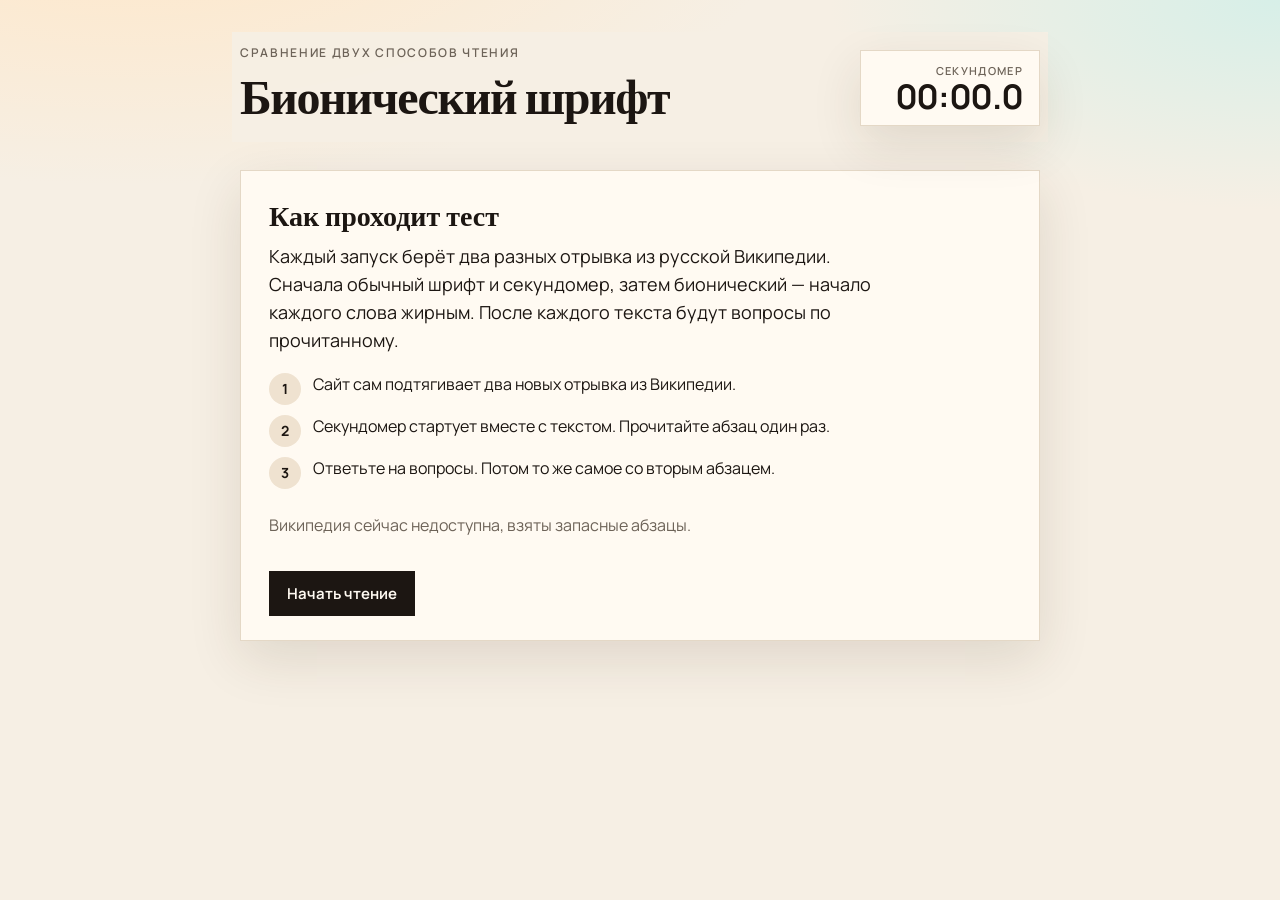
==== index.html @ 8caca3f5 "Publish a static bionic reading test for GitHub Pages. EOF  Co-authored-by: Cursor <cursoragent@curs" ====
<!DOCTYPE html>
<html lang="ru">
<head>
  <meta charset="UTF-8" />
  <meta name="viewport" content="width=device-width, initial-scale=1" />
  <title>Тест бионического чтения</title>
  <link rel="preconnect" href="https://fonts.googleapis.com" />
  <link rel="preconnect" href="https://fonts.gstatic.com" crossorigin />
  <link href="https://fonts.googleapis.com/css2?family=Fraunces:opsz,wght@9..144,500;9..144,650&family=Manrope:wght@400;500;600;700&family=Source+Serif+4:opsz,wght@8..60,400;8..60,600;8..60,700&display=swap" rel="stylesheet" />
  <link rel="stylesheet" href="styles.css" />
</head>
<body>
  <div class="page">
    <header class="top">
      <div>
        <p class="eyebrow">Сравнение двух способов чтения</p>
        <h1>Бионический шрифт</h1>
      </div>
      <div class="timer" id="timer" aria-live="polite">
        <span class="timer-label">Секундомер</span>
        <span class="timer-digits" id="timerDigits">00:00.0</span>
      </div>
    </header>

    <main class="stage" id="stage"></main>
  </div>
  <script src="wiki.js"></script>
  <script src="app.js"></script>
</body>
</html>
---- styles.css ----
:root {
  --paper: #f6efe4;
  --sheet: #fffaf2;
  --ink: #1c1612;
  --muted: #6d6358;
  --line: #e4d8c6;
  --regular: #c45c26;
  --bionic: #0f6e67;
  --ok: #2f6b3a;
  --bad: #a33b2c;
  --shadow: 0 18px 50px rgba(58, 38, 18, 0.12);
}

* {
  box-sizing: border-box;
}

html,
body {
  margin: 0;
  min-height: 100%;
}

body {
  font-family: Manrope, sans-serif;
  color: var(--ink);
  background:
    radial-gradient(1200px 500px at 10% -10%, #ffe7c8 0%, transparent 55%),
    radial-gradient(900px 420px at 100% 0%, #d7efe8 0%, transparent 50%),
    var(--paper);
}

.page {
  max-width: 840px;
  margin: 0 auto;
  padding: 32px 20px 64px;
}

.top {
  position: sticky;
  top: 0;
  z-index: 8;
  display: flex;
  justify-content: space-between;
  gap: 24px;
  align-items: flex-end;
  margin: 0 -8px 28px;
  padding: 12px 8px 16px;
  background: rgba(246, 239, 228, 0.92);
  backdrop-filter: blur(12px);
}

.eyebrow {
  margin: 0 0 6px;
  text-transform: uppercase;
  letter-spacing: 0.14em;
  font-size: 12px;
  color: var(--muted);
  font-weight: 600;
}

h1,
h2 {
  font-family: Fraunces, serif;
  margin: 0;
}

h1 {
  font-size: clamp(32px, 5vw, 48px);
  font-weight: 650;
  letter-spacing: -0.03em;
}

h2 {
  font-size: 28px;
  margin-bottom: 10px;
}

.timer {
  min-width: 180px;
  padding: 12px 16px 10px;
  border: 1px solid var(--line);
  background: var(--sheet);
  box-shadow: var(--shadow);
  text-align: right;
}

.timer-label {
  display: block;
  font-size: 11px;
  letter-spacing: 0.12em;
  text-transform: uppercase;
  color: var(--muted);
  font-weight: 600;
}

.timer-digits {
  display: block;
  font-variant-numeric: tabular-nums;
  font-size: 34px;
  font-weight: 700;
  line-height: 1.1;
}

.timer.running .timer-digits {
  color: var(--regular);
}

.card {
  background: var(--sheet);
  border: 1px solid var(--line);
  box-shadow: var(--shadow);
  padding: 28px 28px 24px;
}

.lead,
.note,
.meta,
.choice,
.passage p {
  line-height: 1.55;
}

.lead {
  font-size: 18px;
  max-width: 58ch;
  margin: 0 0 18px;
}

.note {
  color: var(--muted);
  margin: 0 0 22px;
}

.steps {
  display: grid;
  gap: 10px;
  margin: 0 0 24px;
  padding: 0;
  list-style: none;
}

.steps li {
  display: grid;
  grid-template-columns: 32px 1fr;
  gap: 12px;
  align-items: start;
}

.num {
  width: 32px;
  height: 32px;
  display: grid;
  place-items: center;
  border-radius: 50%;
  background: #efe2d0;
  font-weight: 700;
  font-size: 14px;
}

.actions {
  position: sticky;
  bottom: 0;
  display: flex;
  flex-wrap: wrap;
  gap: 10px;
  padding-top: 12px;
  background: linear-gradient(transparent, var(--sheet) 30%);
}

button {
  font-family: inherit;
  font-size: 15px;
  font-weight: 650;
  border: 0;
  cursor: pointer;
  padding: 12px 18px;
}

button:disabled {
  opacity: 0.6;
  cursor: wait;
}

a {
  color: var(--bionic);
}

.primary {
  background: var(--ink);
  color: #fffaf2;
}

.primary:hover {
  background: #33261e;
}

.ghost {
  background: transparent;
  color: var(--ink);
  border: 1px solid var(--line);
}

.ghost:hover {
  background: #f1e7d8;
}

.phase {
  display: inline-block;
  margin: 0 0 14px;
  padding: 5px 10px;
  font-size: 12px;
  font-weight: 700;
  letter-spacing: 0.08em;
  text-transform: uppercase;
}

.phase.regular {
  background: #f8e1d2;
  color: #8a3b12;
}

.phase.bionic {
  background: #d7eee9;
  color: #0b5852;
}

.passage {
  font-family: "Source Serif 4", serif;
  font-size: 21px;
  line-height: 1.7;
  max-width: 62ch;
  padding-bottom: 8px;
}

.passage p {
  margin: 0;
}

.passage.hidden-text {
  filter: blur(7px);
  user-select: none;
  pointer-events: none;
}

.passage b {
  font-weight: 700;
}

.meta {
  margin: 16px 0 0;
  color: var(--muted);
  font-size: 14px;
}

.quiz {
  display: grid;
  gap: 18px;
  margin: 8px 0 22px;
}

.question {
  padding-top: 6px;
  border-top: 1px solid var(--line);
}

.question p {
  margin: 12px 0 10px;
  font-weight: 650;
}

.choices {
  display: grid;
  gap: 8px;
}

.choice {
  display: flex;
  gap: 10px;
  align-items: flex-start;
  padding: 10px 12px;
  border: 1px solid var(--line);
  background: #fff;
  cursor: pointer;
}

.choice:hover {
  border-color: #cbb79a;
}

.choice input {
  margin-top: 4px;
}

.results {
  display: grid;
  grid-template-columns: 1fr 1fr;
  gap: 12px;
  margin: 18px 0 20px;
}

.result {
  padding: 16px;
  border: 1px solid var(--line);
  background: #fff;
}

.result span {
  display: block;
  color: var(--muted);
  font-size: 12px;
  letter-spacing: 0.08em;
  text-transform: uppercase;
  font-weight: 700;
}

.result strong {
  display: block;
  margin-top: 6px;
  font-family: Fraunces, serif;
  font-size: 32px;
  font-weight: 650;
}

.verdict {
  padding: 16px 18px;
  background: #efe2d0;
  margin-bottom: 18px;
}

.verdict p {
  margin: 0;
  font-size: 17px;
}

.answers {
  margin: 0 0 22px;
  color: var(--muted);
}

@media (max-width: 700px) {
  .top,
  .results {
    display: block;
  }

  .timer {
    margin-top: 16px;
    text-align: left;
  }

  .passage {
    font-size: 19px;
  }

  .card {
    padding: 22px 18px;
  }
}
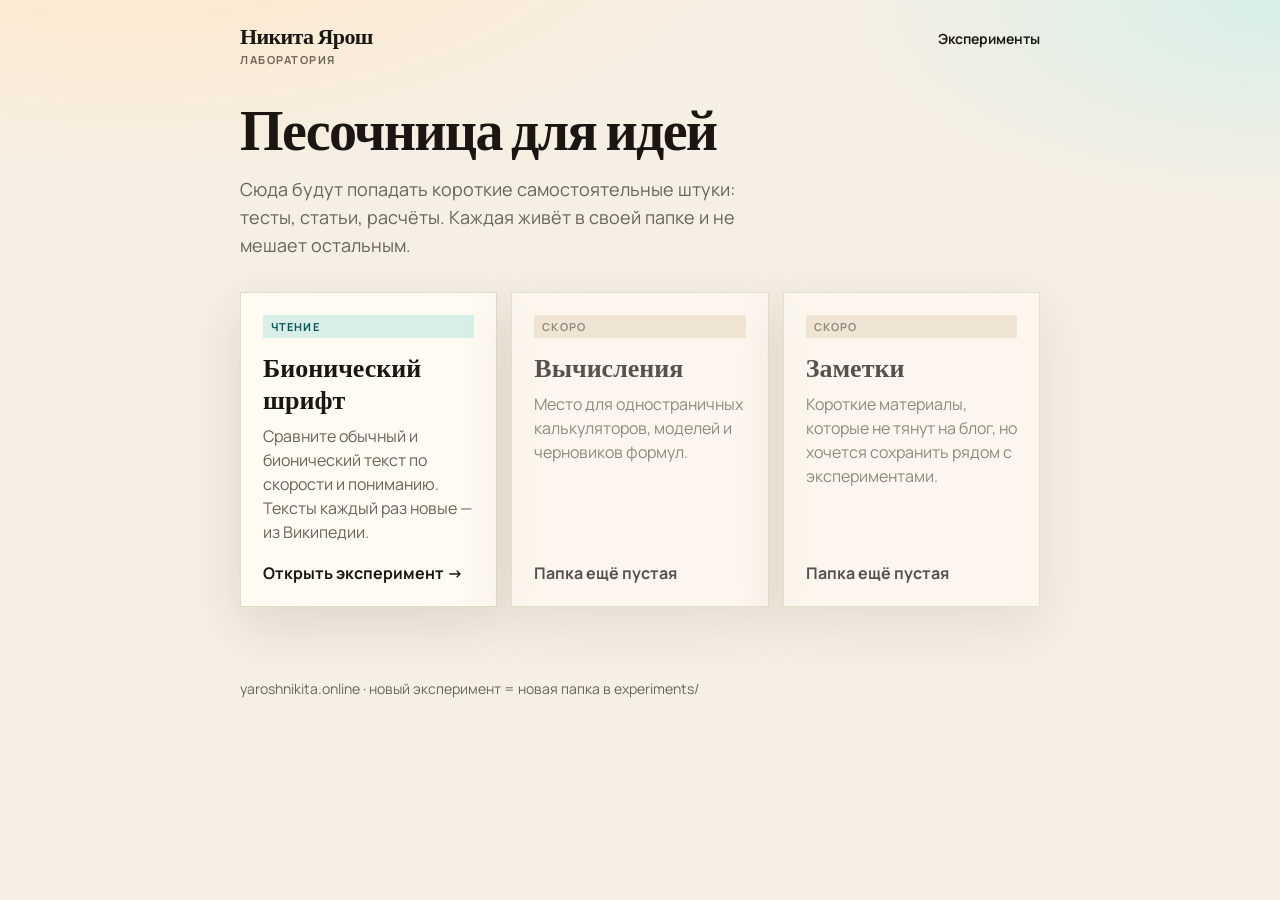
==== commit fd20ac1c: "Turn the site into a lab hub with a custom domain. Co-authored-by: Cursor <cursoragent@cursor.com>" ====
--- a/index.html
+++ b/index.html
@@ -3,28 +3,52 @@
 <head>
   <meta charset="UTF-8" />
   <meta name="viewport" content="width=device-width, initial-scale=1" />
-  <title>Тест бионического чтения</title>
+  <title>Лаборатория Никиты Яроша</title>
+  <meta name="description" content="Одностраничные эксперименты, тексты и вычисления." />
   <link rel="preconnect" href="https://fonts.googleapis.com" />
   <link rel="preconnect" href="https://fonts.gstatic.com" crossorigin />
-  <link href="https://fonts.googleapis.com/css2?family=Fraunces:opsz,wght@9..144,500;9..144,650&family=Manrope:wght@400;500;600;700&family=Source+Serif+4:opsz,wght@8..60,400;8..60,600;8..60,700&display=swap" rel="stylesheet" />
-  <link rel="stylesheet" href="styles.css" />
+  <link href="https://fonts.googleapis.com/css2?family=Fraunces:opsz,wght@9..144,500;9..144,650&family=Manrope:wght@400;500;600;700&display=swap" rel="stylesheet" />
+  <link rel="stylesheet" href="shared/site.css" />
 </head>
 <body>
-  <div class="page">
-    <header class="top">
-      <div>
-        <p class="eyebrow">Сравнение двух способов чтения</p>
-        <h1>Бионический шрифт</h1>
-      </div>
-      <div class="timer" id="timer" aria-live="polite">
-        <span class="timer-label">Секундомер</span>
-        <span class="timer-digits" id="timerDigits">00:00.0</span>
-      </div>
-    </header>
+  <header class="site-bar">
+    <a class="site-mark" href="./">
+      <span class="site-name">Никита Ярош</span>
+      <span class="site-lab">лаборатория</span>
+    </a>
+    <nav class="site-nav">
+      <a href="#experiments">Эксперименты</a>
+    </nav>
+  </header>
 
-    <main class="stage" id="stage"></main>
-  </div>
-  <script src="wiki.js"></script>
-  <script src="app.js"></script>
+  <main class="wrap">
+    <section class="hero">
+      <h1>Песочница для идей</h1>
+      <p>Сюда будут попадать короткие самостоятельные штуки: тесты, статьи, расчёты. Каждая живёт в своей папке и не мешает остальным.</p>
+    </section>
+
+    <section class="grid" id="experiments">
+      <a class="tile" href="experiments/bionic-reading/">
+        <span class="tag">Чтение</span>
+        <h2>Бионический шрифт</h2>
+        <p>Сравните обычный и бионический текст по скорости и пониманию. Тексты каждый раз новые — из Википедии.</p>
+        <span class="tile-go">Открыть эксперимент →</span>
+      </a>
+      <article class="tile soon">
+        <span class="tag wait">Скоро</span>
+        <h2>Вычисления</h2>
+        <p>Место для одностраничных калькуляторов, моделей и черновиков формул.</p>
+        <span class="tile-go">Папка ещё пустая</span>
+      </article>
+      <article class="tile soon">
+        <span class="tag wait">Скоро</span>
+        <h2>Заметки</h2>
+        <p>Короткие материалы, которые не тянут на блог, но хочется сохранить рядом с экспериментами.</p>
+        <span class="tile-go">Папка ещё пустая</span>
+      </article>
+    </section>
+  </main>
+
+  <footer class="site-foot">yaroshnikita.online · новый эксперимент = новая папка в experiments/</footer>
 </body>
 </html>
--- a/shared/site.css
+++ b/shared/site.css
@@ -0,0 +1,226 @@
+:root {
+  --paper: #f6efe4;
+  --sheet: #fffaf2;
+  --ink: #1c1612;
+  --muted: #6d6358;
+  --line: #e4d8c6;
+  --regular: #c45c26;
+  --bionic: #0f6e67;
+  --shadow: 0 18px 50px rgba(58, 38, 18, 0.12);
+}
+
+* {
+  box-sizing: border-box;
+}
+
+html,
+body {
+  margin: 0;
+  min-height: 100%;
+}
+
+body {
+  font-family: Manrope, sans-serif;
+  color: var(--ink);
+  background:
+    radial-gradient(1200px 500px at 10% -10%, #ffe7c8 0%, transparent 55%),
+    radial-gradient(900px 420px at 100% 0%, #d7efe8 0%, transparent 50%),
+    var(--paper);
+}
+
+a {
+  color: var(--bionic);
+}
+
+.site-bar {
+  display: flex;
+  justify-content: space-between;
+  align-items: baseline;
+  gap: 16px;
+  max-width: 840px;
+  margin: 0 auto;
+  padding: 22px 20px 0;
+}
+
+.site-mark {
+  text-decoration: none;
+  color: inherit;
+  display: flex;
+  flex-direction: column;
+  gap: 2px;
+}
+
+.site-name {
+  font-family: Fraunces, serif;
+  font-size: 22px;
+  font-weight: 650;
+  letter-spacing: -0.03em;
+}
+
+.site-lab {
+  font-size: 11px;
+  font-weight: 700;
+  letter-spacing: 0.14em;
+  text-transform: uppercase;
+  color: var(--muted);
+}
+
+.site-nav {
+  display: flex;
+  gap: 16px;
+  font-size: 14px;
+  font-weight: 650;
+}
+
+.site-nav a {
+  color: var(--ink);
+  text-decoration: none;
+}
+
+.site-nav a:hover {
+  color: var(--bionic);
+}
+
+.wrap {
+  max-width: 840px;
+  margin: 0 auto;
+  padding: 28px 20px 72px;
+}
+
+.hero h1,
+.card h2 {
+  font-family: Fraunces, serif;
+  margin: 0 0 12px;
+  letter-spacing: -0.03em;
+}
+
+.hero h1 {
+  font-size: clamp(36px, 6vw, 56px);
+  font-weight: 650;
+}
+
+.hero p {
+  margin: 0;
+  max-width: 46ch;
+  font-size: 18px;
+  line-height: 1.55;
+  color: var(--muted);
+}
+
+.grid {
+  display: grid;
+  grid-template-columns: repeat(auto-fit, minmax(240px, 1fr));
+  gap: 14px;
+  margin-top: 32px;
+}
+
+.tile {
+  display: flex;
+  flex-direction: column;
+  min-height: 210px;
+  padding: 22px;
+  background: var(--sheet);
+  border: 1px solid var(--line);
+  box-shadow: var(--shadow);
+  text-decoration: none;
+  color: inherit;
+}
+
+.tile.soon {
+  opacity: 0.72;
+}
+
+.tile h2 {
+  font-family: Fraunces, serif;
+  font-size: 26px;
+  margin: 0 0 8px;
+}
+
+.tile p {
+  margin: 0;
+  color: var(--muted);
+  line-height: 1.5;
+  flex: 1;
+}
+
+.tag {
+  display: inline-block;
+  margin-bottom: 14px;
+  padding: 4px 8px;
+  font-size: 11px;
+  font-weight: 700;
+  letter-spacing: 0.1em;
+  text-transform: uppercase;
+  background: #d7eee9;
+  color: #0b5852;
+}
+
+.tag.wait {
+  background: #efe2d0;
+  color: #6d6358;
+}
+
+.tile-go {
+  margin-top: 18px;
+  font-weight: 700;
+}
+
+.site-foot {
+  max-width: 840px;
+  margin: 0 auto;
+  padding: 0 20px 40px;
+  color: var(--muted);
+  font-size: 14px;
+}
+
+.card {
+  background: var(--sheet);
+  border: 1px solid var(--line);
+  box-shadow: var(--shadow);
+  padding: 28px 28px 24px;
+}
+
+button {
+  font-family: inherit;
+  font-size: 15px;
+  font-weight: 650;
+  border: 0;
+  cursor: pointer;
+  padding: 12px 18px;
+}
+
+button:disabled {
+  opacity: 0.6;
+  cursor: wait;
+}
+
+.primary {
+  background: var(--ink);
+  color: #fffaf2;
+}
+
+.primary:hover {
+  background: #33261e;
+}
+
+.ghost {
+  background: transparent;
+  color: var(--ink);
+  border: 1px solid var(--line);
+}
+
+.ghost {
+  background: transparent;
+  color: var(--ink);
+  border: 1px solid var(--line);
+}
+
+.ghost:hover {
+  background: #f1e7d8;
+}
+
+@media (max-width: 700px) {
+  .card {
+    padding: 22px 18px;
+  }
+}
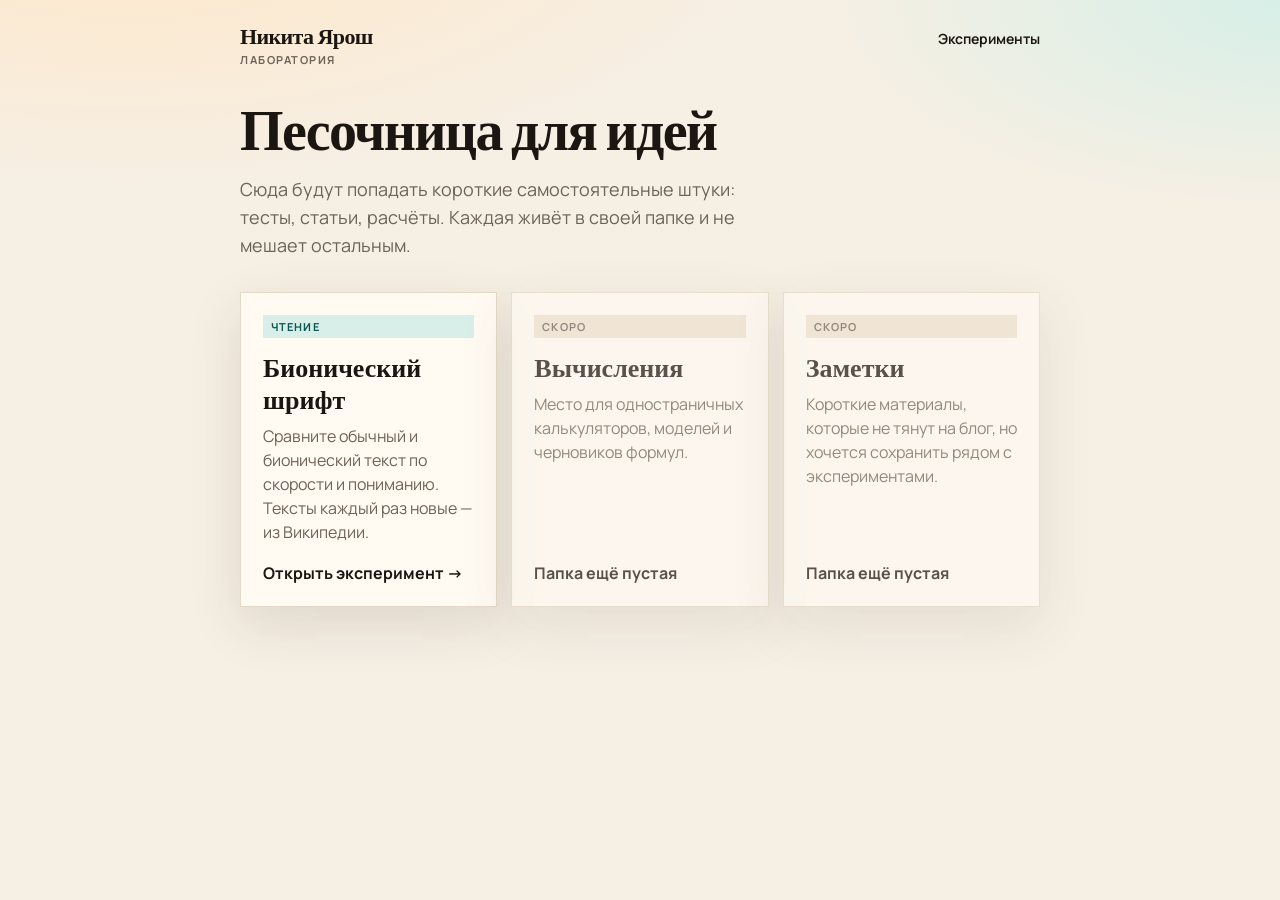
==== commit 15bacad9: "Remove the lab homepage footer line. Co-authored-by: Cursor <cursoragent@cursor.com>" ====
--- a/index.html
+++ b/index.html
@@ -48,7 +48,5 @@
       </article>
     </section>
   </main>
-
-  <footer class="site-foot">yaroshnikita.online · новый эксперимент = новая папка в experiments/</footer>
 </body>
 </html>
--- a/shared/site.css
+++ b/shared/site.css
@@ -84,7 +84,7 @@
 .wrap {
   max-width: 840px;
   margin: 0 auto;
-  padding: 28px 20px 72px;
+  padding: 28px 20px 56px;
 }
 
 .hero h1,
@@ -165,14 +165,6 @@
   font-weight: 700;
 }
 
-.site-foot {
-  max-width: 840px;
-  margin: 0 auto;
-  padding: 0 20px 40px;
-  color: var(--muted);
-  font-size: 14px;
-}
-
 .card {
   background: var(--sheet);
   border: 1px solid var(--line);
@@ -209,12 +201,6 @@
   border: 1px solid var(--line);
 }
 
-.ghost {
-  background: transparent;
-  color: var(--ink);
-  border: 1px solid var(--line);
-}
-
 .ghost:hover {
   background: #f1e7d8;
 }
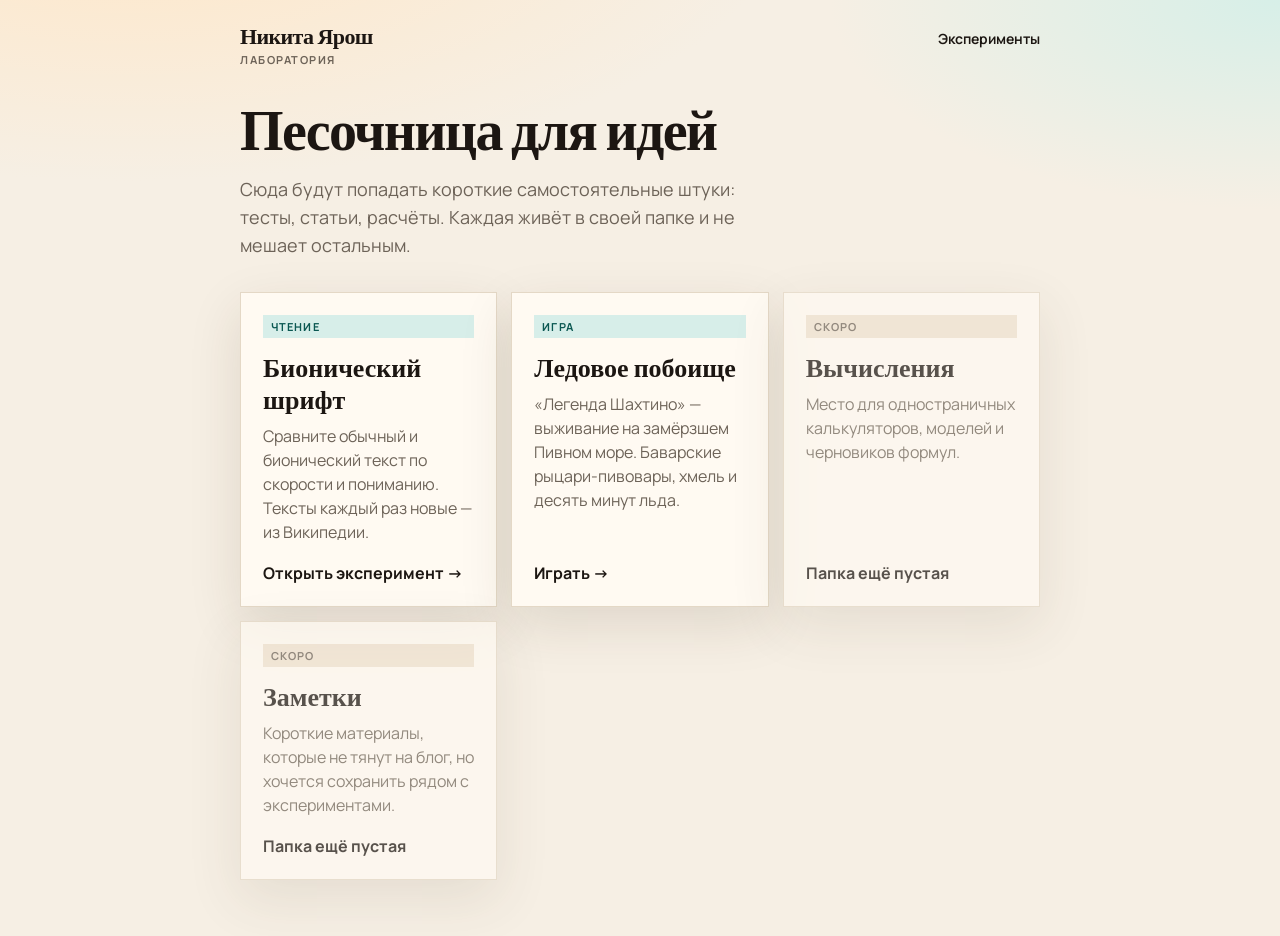
==== commit d8f07b0d: "Add Ledovoe Poboische game as a lab experiment section. Co-authored-by: Cursor <cursoragent@cursor.c" ====
--- a/index.html
+++ b/index.html
@@ -34,6 +34,12 @@
         <p>Сравните обычный и бионический текст по скорости и пониманию. Тексты каждый раз новые — из Википедии.</p>
         <span class="tile-go">Открыть эксперимент →</span>
       </a>
+      <a class="tile" href="experiments/ledovoe-poboische/">
+        <span class="tag">Игра</span>
+        <h2>Ледовое побоище</h2>
+        <p>«Легенда Шахтино» — выживание на замёрзшем Пивном море. Баварские рыцари-пивовары, хмель и десять минут льда.</p>
+        <span class="tile-go">Играть →</span>
+      </a>
       <article class="tile soon">
         <span class="tag wait">Скоро</span>
         <h2>Вычисления</h2>
